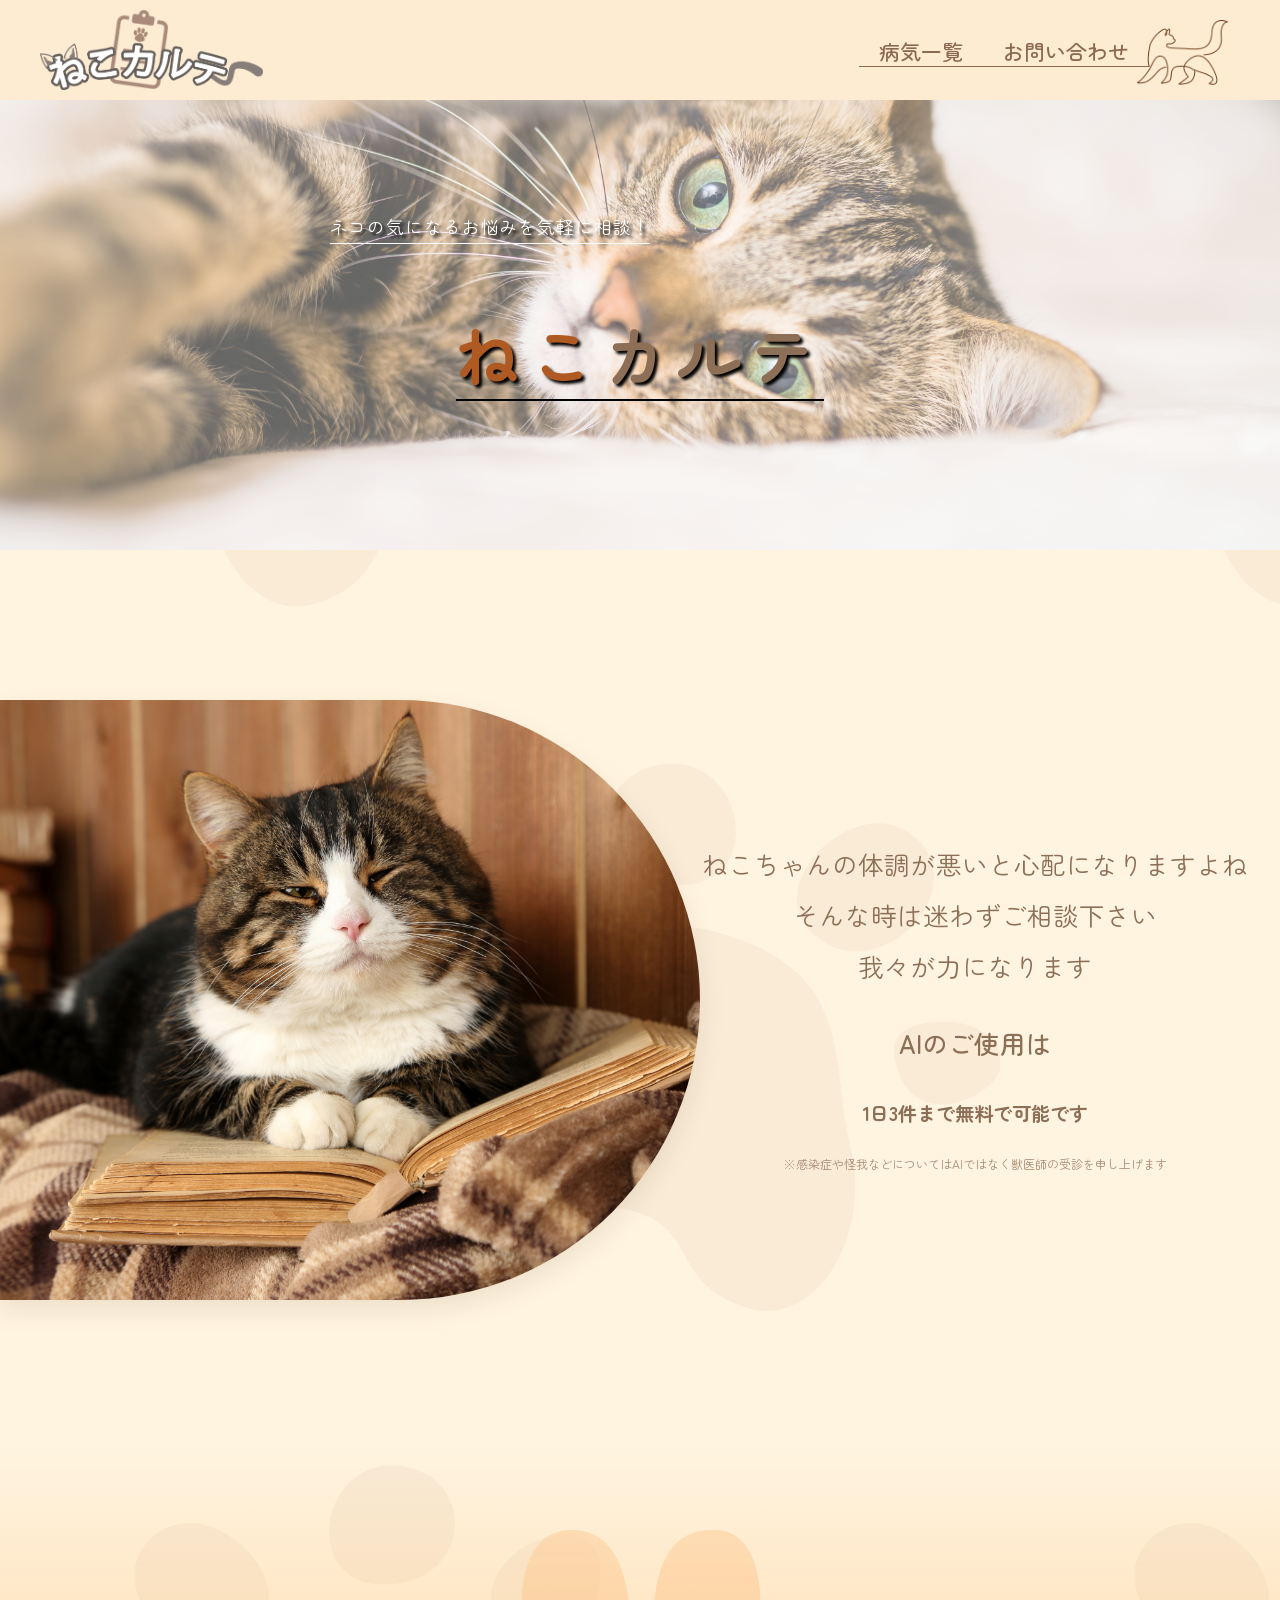
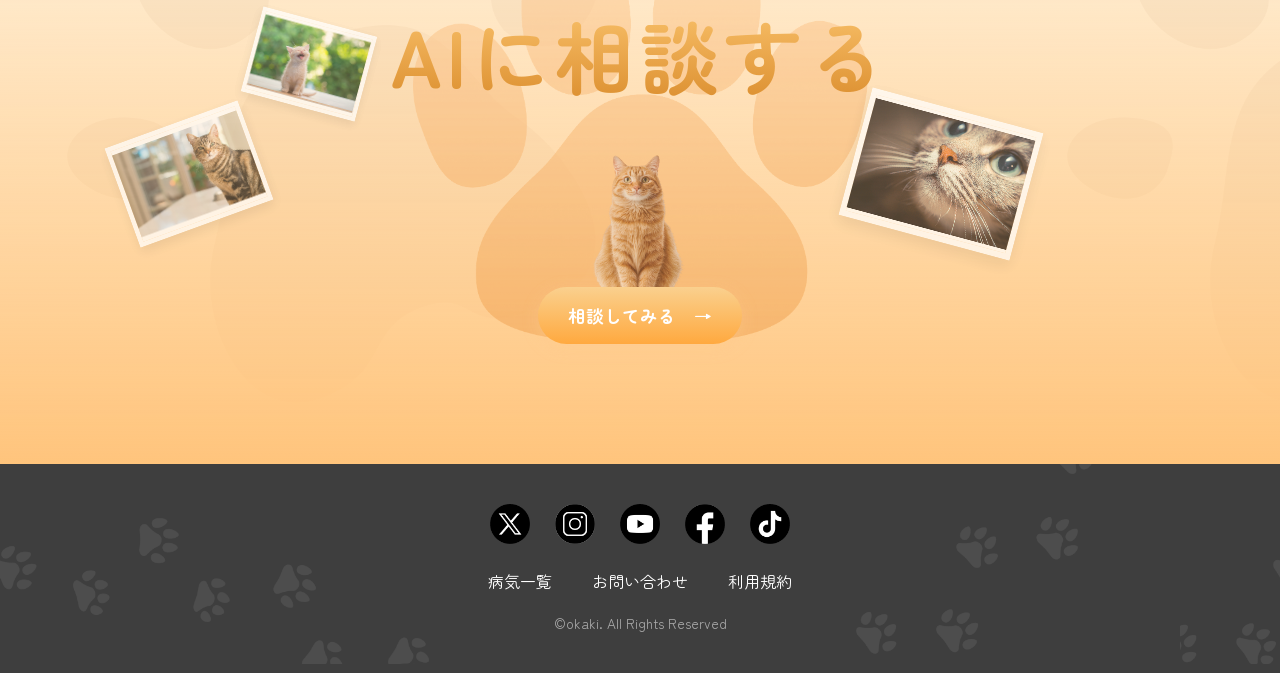
==== index.html @ e5676dbe "ありがとうございます。" ====
<!DOCTYPE html>
<html lang="ja">
<head>
    <meta charset="UTF-8">
    <title>ねこカルテ</title>
    <link rel="stylesheet" href="css/style.css">
    <link rel="stylesheet" href="css/index.css">

    <!-- フォント読み込み -->
    <link rel="preconnect" href="https://fonts.googleapis.com">
    <link rel="preconnect" href="https://fonts.gstatic.com" crossorigin>
    <link href="https://fonts.googleapis.com/css2?family=Zen+Maru+Gothic&display=swap" rel="stylesheet">
</head>
<body>
    <!-- ヘッダー -->
    <header>
        <a href="index.html" class="header-logo">
            <img src="img/shared/アイコン.png" alt="ねこカルテ">
        </a>

        <div class="header-nav-container">
            <nav>
                <ul>
                    <li><a href="disease_list.html">病気一覧</a></li>
                    <li><a href="contact.html">お問い合わせ</a></li>
                </ul>
            </nav>
            <img src="img/shared/ネコ線.png" alt="" class="nav-cat-img">
        </div>
    </header>

    <!-- メインコンテンツ -->
    <main class="main-content">
        
        <!-- ファーストビュー（大きな猫の写真とタイトル） -->
        <section class="hero-section">
            <div class="hero-inner">
                <p class="hero-subtitle">ネコの気になるお悩みを気軽に相談！</p>
                <h1 class="hero-title"><span style="color: #af5a22;;">ねこ</span>カルテ</h1>
            </div>
        </section>

        <!-- メッセージセクション（左に丸い写真、右に文章） -->
        <section class="message-section">
            <div class="message-container">
                <div class="message-img-box">
                    <img src="./img/index/section-image.jpeg" alt="本を読む猫">
                </div>
                <div class="message-text-box">
                    <p>ねこちゃんの体調が悪いと心配になりますよね<br>
                    そんな時は迷わずご相談下さい<br>
                    我々が力になります</p>
                    <p class="ai-note-title">AIのご使用は</p>
                    <p class="ai-note-main">1日3件まで無料で可能です</p>
                    <p class="ai-note-sub">※感染症や怪我などについてはAIではなく獣医師の受診を申し上げます</p>
                </div>
            </div>
        </section>

        <!-- 肉球とAIに相談するセクション -->
        <section class="consult-section">
            <div class="consult-bg-paw">
                <div class="consult-content">
                    <!-- 周りの小さな写真たち -->
                    <img src="./img/index/cat-image1.jpg" alt="" class="floating-photo photo-1">
                    <img src="./img/index/cat-image2.jpg" alt="" class="floating-photo photo-2">
                    <img src="./img/index/cat-image3.jpg" alt="" class="floating-photo photo-3">
                    
                    <h2 class="consult-heading">AIに相談する</h2>
                    
                    <!-- 中央の猫イラスト -->
                    <div class="consult-cat-center">
                        <img src="./img/index/cat_AIChat.png " alt="お座り猫">
                    </div>

                    <!-- 相談してみるボタン -->
                    <div class="consult-btn-wrapper">
                        <a href="chat.html" class="consult-btn">相談してみる　→</a>
                    </div>
                </div>
            </div>
        </section>

    </main>

    <!-- コンテンツ -->

    <!-- フッター -->
    <footer>
        <div id="social-icons">
            <a href="#"><img src="img/shared/twitter-icon.png" alt="Twitter"></a>
            <a href="#"><img src="img/shared/instagram-icon.png" alt="Instagram"></a>
            <a href="#"><img src="img/shared/youtube-icon.png" alt="YouTube"></a>
            <a href="#"><img src="img/shared/facebook-icon.png" alt="Facebook"></a>
            <a href="#"><img src="img/shared/tiktok-icon.png" alt="TikTok"></a>
        </div>
        <!-- リンクメニュー部分にクラスを付与 -->
        <div class="footer-links">
            <a href="disease_list.html">病気一覧</a>
            <a href="contact.html">お問い合わせ</a>
            <a href="#">利用規約</a>
        </div>
        <p class="copyright">&copy;okaki. All Rights Reserved</p>
    </footer>
</body>
</html>
---- css/style.css ----
/* 全画面共通css */

/* フォントスタイル */
html {
  font-family: "Zen Maru Gothic", sans-serif;
  font-weight: 400;
  font-style: normal;
}

/* 背景 */
body {
  display: flex;
  flex-direction: column;
  min-height: calc(100vh - 100px);
  margin: 0;
  background-color: #FFF4E0;
  padding-top: 100px;
  background-image: url(../img/shared/背景画像.png);
  background-size: 1000px;
}

/* ヘッダー全体 */
header {
  position: fixed;
  top: 0;
  left: 0;
  box-sizing: border-box;
  display: flex;
  justify-content: space-between;
  align-items: center;
  width: 100%;
  height: 100px;
  padding: 0 40px;
  background-color: #fdecd2;
}

/* 左側ロゴ */
.header-logo {
  display: flex;
  align-items: center;
  height: 100%;
}

.header-logo img {
  height: 80%;
  width: auto;
  object-fit: contain;
}

/* 右側ナビゲーションとイラストのコンテナ */
.header-nav-container {
  display: flex;
  align-items: flex-end;
}

/* ナビゲーションメニュー */
header nav ul {
  display: flex;
  gap: 40px;
  margin: 0 0 13px 0;
  padding: 0 20px 0px 20px;
  list-style: none;
  border-bottom: 1.5px solid #8c6a51;
}

header nav ul li a {
  text-decoration: none;
  color: #8c6a51;
  font-size: 1.3rem;
  font-weight: 500;
  white-space: nowrap;
}

/* 右端の猫イラスト */
.nav-cat-img {
  height: 65px;
  width: auto;
  margin-bottom: -5px;
  position: relative;
  left: -12.5px;
  filter: invert(55%) sepia(50%) saturate(6428%) hue-rotate(1deg) brightness(40%) contrast(80%);;
}

/* メイン */
main{
  flex: 1;
}


/* フッター */
footer {
  width: 100%;
  display: flex;
  flex-direction: column;
  align-items: center;
  justify-content: center;
  gap: 20px;
  padding: 40px 0;
  background-color: #3E3E3E;
  background-image: url(../img/shared/足跡.png);
  background-size: cover;
  background-position: -100px 200px;
}

#social-icons {
  display: flex;
  justify-content: space-between;
  width: 300px;
}

#social-icons img {
  width: 40px;
  height: 40px;
}

.footer-links {
  display: flex;
  gap: 40px;
}

.footer-links a {
  color: #ffffff;
  text-decoration: none;
  font-size: 1rem;
}

.copyright {
  color: #aaaaaa;
  font-size: 0.85rem;
  margin: 0;
}
---- css/index.css ----
/* ==========================
   トップページ（index.css）
   ========================== */

/* 1. ファーストビュー（ヒーローエリア） */
.hero-section {
    position: relative;
    width: 100%;
    height: 450px;
    background-image: url('../img/index/thumbnail.jpeg'); /* 背景の猫の写真 */
    background-size: cover;
    background-position: center;
    display: flex;
    align-items: center;
    justify-content: center;
}

/* 写真の上に半透明のグラデーションまたはモヤをかける */
.hero-section::before {
    content: '';
    position: absolute;
    top: 0; left: 0; width: 100%; height: 100%;
    background: rgba(255, 255, 255, 0.4); /* 白っぽいふんわりフィルター */
}

.hero-inner {
    position: relative;
    text-align: center;
    z-index: 1;
}

.hero-subtitle {
    font-size: 1.1rem;
    color: #fffffe;
    margin-bottom: 10px;
    letter-spacing: 0.05em;
    border-bottom: 1px solid #fefdfc;
    display: inline-block;
    padding-bottom: 4px;
    position: relative;
    left: -150px;
    text-shadow: 3px 3px 3px #000;
}

.hero-title {
    font-size: 4rem;
    color: #8C6F56;
    font-weight: 700;
    letter-spacing: 0.15em;
    text-shadow: 3px 3px 3px #000;
    border-bottom: 2px solid #000;
}


/* 2. メッセージセクション */
/* 2. メッセージセクション */
/* 2. メッセージセクション */
.message-section {
  padding: 150px 0;
  display: flex;
  justify-content: flex-start; /* ★左端から並べる */
  align-items: center;
  width: 100%;
}

/* 左側の画像ボックス（画面左端から文字の手前まで目一杯広げる） */
.message-img-box {
  /* ★画面左端から中央付近（50vw）までの幅を確保 */
  width: calc(50vw + 60px); 
  height: 600px;
  /* ★右側だけをやわらかく丸める（左端は画面に隠れるので0%でOK） */
  border-radius: 0 300px 300px 0;
  overflow: hidden;
  box-shadow: 0 10px 25px rgba(140, 111, 86, 0.15);
  flex-shrink: 0;
}

.message-img-box img {
  width: 100%;
  height: 100%;
  object-fit: cover;
}

/* 右側の文章ボックス（画像に被らないよう、適切な位置に配置） */
.message-text-box {
  color: #8C6F56;
  font-size: 1.6rem;
  line-height: 2;
  /* ★中央のコンテンツ幅（900px）の右半分に位置を固定する */
  /* margin-left: 60px;  */
  margin-right: 30px;
 
  width: 100%;
  text-align: center;
}

/* 元あった message-container は使用しないため、一応リセットか削除してください */
.message-container {
  display: contents; /* コンテナのグリッドを無効化し、子要素を直接制御 */
}


.ai-note-title {
    margin-top: 20px;
    font-weight: 500;
}

.ai-note-main {
    font-size: 1.2rem;
    font-weight: 700;
}

.ai-note-sub {
    font-size: 0.75rem;
    color: #a88d75;
    margin-top: 5px;
}


/* 3. 肉球とAIに相談するセクション */
.consult-section {
    position: relative;
    padding: 80px 20px 120px 20px;
    text-align: center;
    background: linear-gradient(#ff9a4100,#ffc47c);
}

.consult-heading {
    font-size: 5rem;
    color: #8C6F56;
    font-weight: 600;
    margin-bottom: 30px;
    letter-spacing: 0.05em;
    background:linear-gradient(#fcc670,#d98a2a);
    background-clip: text;
    -webkit-text-fill-color: transparent;
}

/* 中央の猫 */
.consult-cat-center {
    position: relative;
    width: auto;
    margin: 0 200px;
    z-index: -1;
}

.consult-cat-center img {
    width: 100%;
    height: auto;
    opacity: 0.7;
}

/* 相談してみるボタン（カプセル型） */
.consult-btn-wrapper {
    margin-top: -30px;
    z-index: 2;
    
}

.consult-btn {
    display: inline-block;
    padding: 16px 30px;
   background:linear-gradient(#fad08e,#ffa93f);
    color: #fffefe;
    font-weight: 700;
    font-size: 1.1rem;
    text-decoration: none;
    border-radius: 9999px;
    box-shadow: 0 4px 15px rgba(255, 201, 139, 0.4);
    transition: transform 0.2s, background-color 0.2s;
}

.consult-btn:hover {
    background-color: #ffbe76;
    transform: translateY(-2px);
}

/* スマホ対応（レスポンシブ） */
@media (max-width: 768px) {
    .message-container {
        flex-direction: column;
        text-align: center;
    }
    .message-img-box {
        width: 250px;
        height: 250px;
    }
    .hero-title {
        font-size: 3rem;
    }
    .floating-photo {
        display: none; /* スマホでは浮き写真を非表示にするなど調整 */
    }
}/* index(S01)専用css */

/* 背景の大きな肉球 */
.consult-bg-paw {
    max-width: 700px;
    margin: 0 auto;
    position: relative;
    /* ★ここに肉球の画像（例: paw-bg.png など）を指定します */
    background: url('../img/index/cat-paw.png') no-repeat center;
    background-size: contain;
    min-height: 400px; /* 肉球の形がしっかり見えるように高さを確保 */
    display: flex;
    justify-content: center;
    align-items: center;
}

.consult-content {
    position: relative;
    width: 100%;
    z-index: 1;
}



/* 周りのアルバム風写真（斜めに配置） */
.floating-photo {
    position: absolute;
    width: 110px;
    height: 80px;
    object-fit: cover;
    border: 4px solid #fff;
    box-shadow: 0 4px 10px rgba(0,0,0,0.1);
    background: #fff;
    /* z-index: 2;  */
    opacity: 0.7;
}

.photo-1 {
    top:  90px;
    left: -40px;
    transform: rotate(15deg);
}

.photo-2 {
    top: 200px;
    left:-160px;
    transform: rotate(-20deg) scale(1.2);
}

.photo-3 {
    top: 200px;
    right:-10px;
    transform: rotate(15deg) scale(1.5);
}
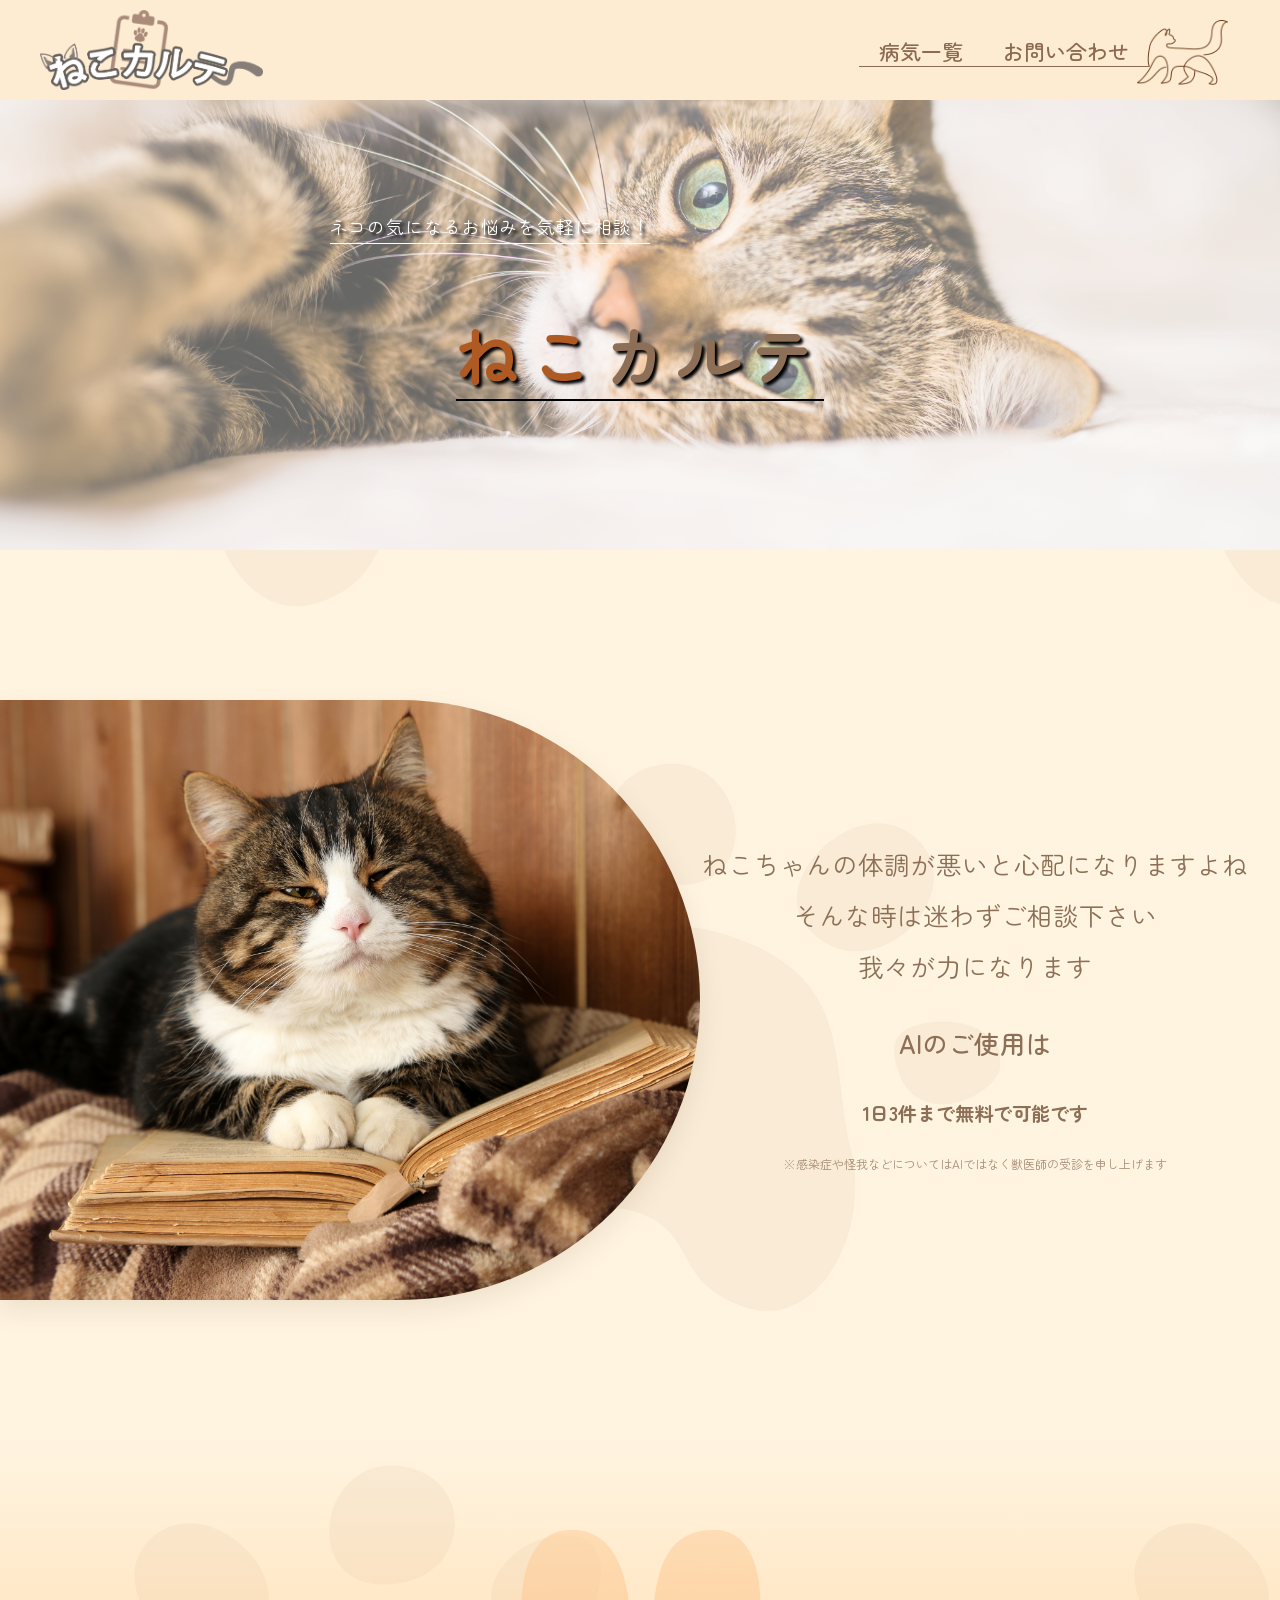
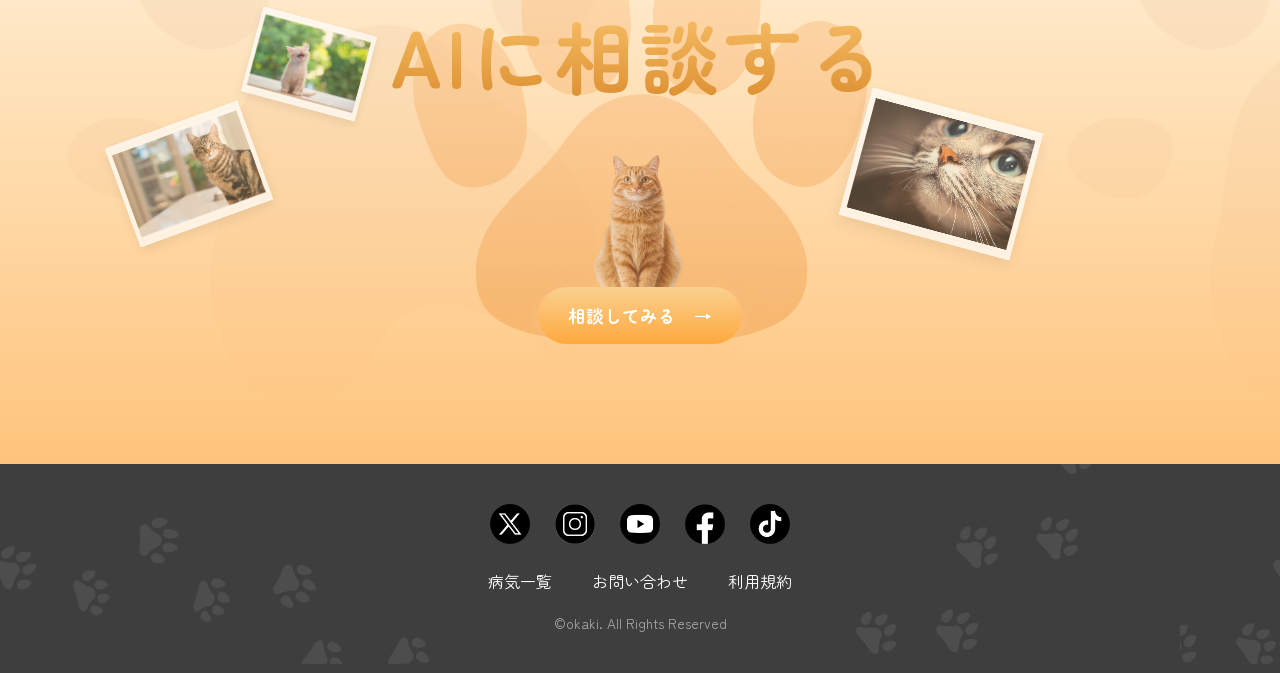
==== commit 6b511a62: "色んななのついかしたでえ" ====
--- a/index.html
+++ b/index.html
@@ -5,11 +5,14 @@
     <title>ねこカルテ</title>
     <link rel="stylesheet" href="css/style.css">
     <link rel="stylesheet" href="css/index.css">
+    <link rel="icon" href="img/shared/favicon.png">
+
+    <meta name="viewport" content="width=device-width, initial-scale=1.0">
 
     <!-- フォント読み込み -->
     <link rel="preconnect" href="https://fonts.googleapis.com">
     <link rel="preconnect" href="https://fonts.gstatic.com" crossorigin>
-    <link href="https://fonts.googleapis.com/css2?family=Zen+Maru+Gothic&display=swap" rel="stylesheet">
+    <link rel="stylesheet" href="https://fonts.googleapis.com/css2?family=Zen+Maru+Gothic&display=swap">
 </head>
 <body>
     <!-- ヘッダー -->
@@ -70,7 +73,7 @@
                     
                     <!-- 中央の猫イラスト -->
                     <div class="consult-cat-center">
-                        <img src="./img/index/cat_AIChat.png " alt="お座り猫">
+                        <img src="./img/index/cat_AIChat.png" alt="お座り猫">
                     </div>
 
                     <!-- 相談してみるボタン -->
@@ -98,7 +101,7 @@
         <div class="footer-links">
             <a href="disease_list.html">病気一覧</a>
             <a href="contact.html">お問い合わせ</a>
-            <a href="#">利用規約</a>
+            <a href="riyoukiyaku.html">利用規約</a>
         </div>
         <p class="copyright">&copy;okaki. All Rights Reserved</p>
     </footer>
--- a/css/style.css
+++ b/css/style.css
@@ -32,6 +32,7 @@
   height: 100px;
   padding: 0 40px;
   background-color: #fdecd2;
+  z-index: 100;
 }
 
 /* 左側ロゴ */
@@ -128,4 +129,5 @@
   color: #aaaaaa;
   font-size: 0.85rem;
   margin: 0;
-}+}
+
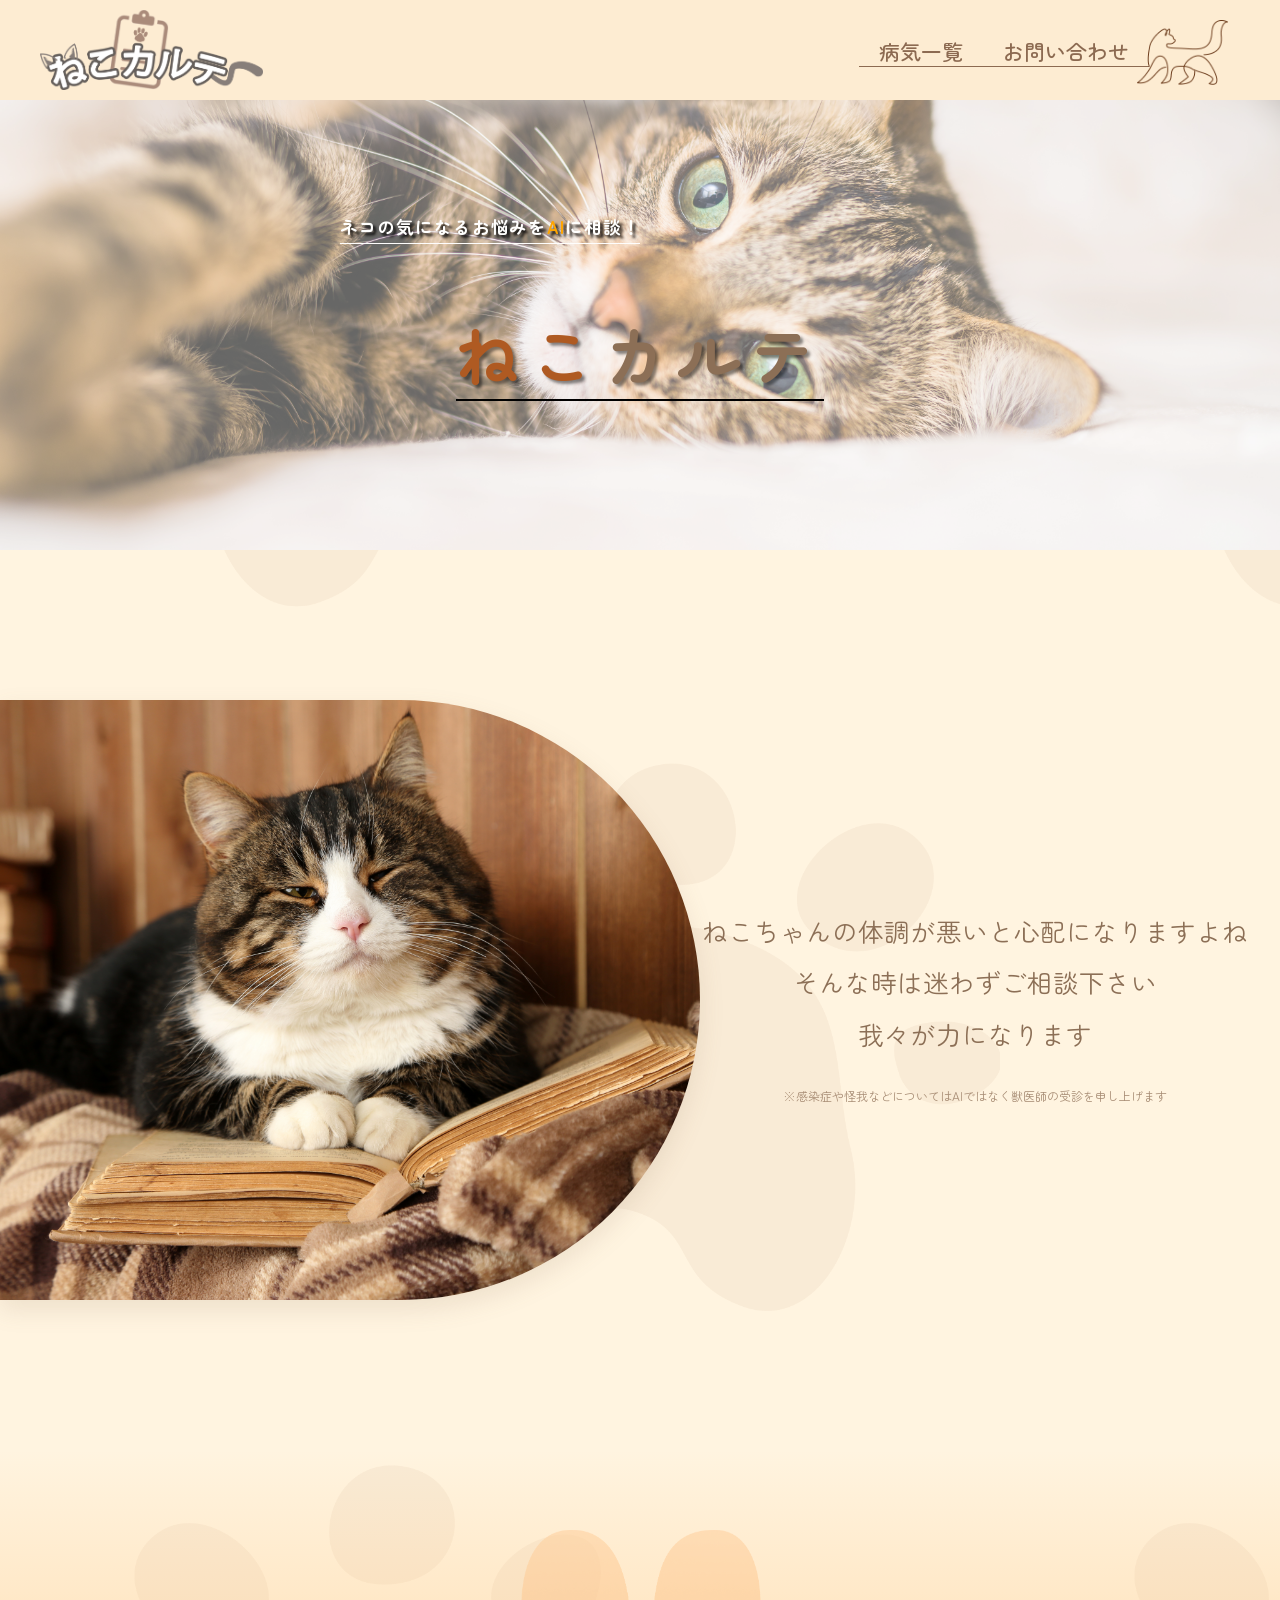
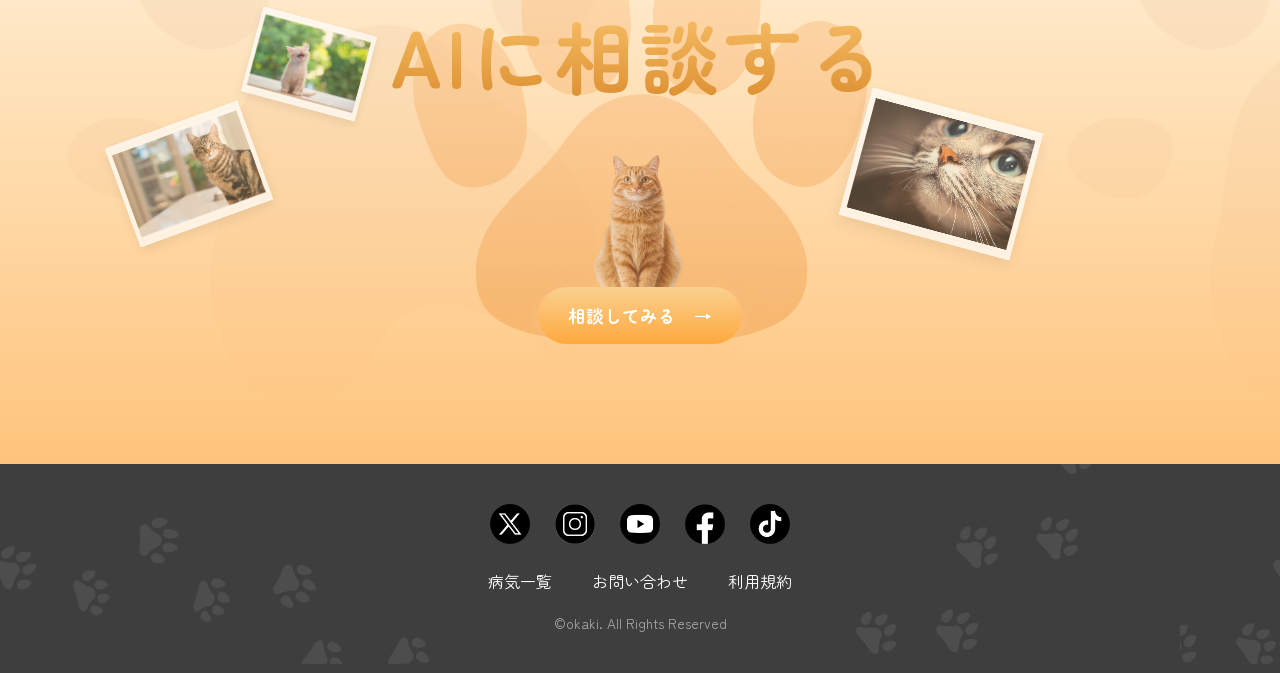
==== commit c787d5d1: "レイアウトを更新" ====
--- a/index.html
+++ b/index.html
@@ -38,7 +38,7 @@
         <!-- ファーストビュー（大きな猫の写真とタイトル） -->
         <section class="hero-section">
             <div class="hero-inner">
-                <p class="hero-subtitle">ネコの気になるお悩みを気軽に相談！</p>
+                <p class="hero-subtitle">ネコの気になるお悩みを<span style="color: orange;">AI</span>に相談！</p>
                 <h1 class="hero-title"><span style="color: #af5a22;;">ねこ</span>カルテ</h1>
             </div>
         </section>
@@ -53,8 +53,6 @@
                     <p>ねこちゃんの体調が悪いと心配になりますよね<br>
                     そんな時は迷わずご相談下さい<br>
                     我々が力になります</p>
-                    <p class="ai-note-title">AIのご使用は</p>
-                    <p class="ai-note-main">1日3件まで無料で可能です</p>
                     <p class="ai-note-sub">※感染症や怪我などについてはAIではなく獣医師の受診を申し上げます</p>
                 </div>
             </div>
--- a/css/style.css
+++ b/css/style.css
@@ -131,3 +131,19 @@
   margin: 0;
 }
 
+@media screen and (max-width: 768px) {
+  header{
+    flex-direction: column;
+  }
+  .header-logo{
+    height: 50%;
+  }
+  header nav ul li a{
+    font-size: 0.8rem;
+  }
+  .nav-cat-img{
+    height: 40px;
+    left: -7.5px;
+    margin-bottom: 2px;
+  }
+}
--- a/css/index.css
+++ b/css/index.css
@@ -34,6 +34,7 @@
     color: #fffffe;
     margin-bottom: 10px;
     letter-spacing: 0.05em;
+    font-weight: bold;
     border-bottom: 1px solid #fefdfc;
     display: inline-block;
     padding-bottom: 4px;
@@ -47,28 +48,23 @@
     color: #8C6F56;
     font-weight: 700;
     letter-spacing: 0.15em;
-    text-shadow: 3px 3px 3px #000;
+    text-shadow: 3px 3px 3px #00000077;
     border-bottom: 2px solid #000;
 }
 
 
-/* 2. メッセージセクション */
-/* 2. メッセージセクション */
 /* 2. メッセージセクション */
 .message-section {
   padding: 150px 0;
   display: flex;
-  justify-content: flex-start; /* ★左端から並べる */
+  justify-content: flex-start;
   align-items: center;
   width: 100%;
 }
 
-/* 左側の画像ボックス（画面左端から文字の手前まで目一杯広げる） */
 .message-img-box {
-  /* ★画面左端から中央付近（50vw）までの幅を確保 */
   width: calc(50vw + 60px); 
   height: 600px;
-  /* ★右側だけをやわらかく丸める（左端は画面に隠れるので0%でOK） */
   border-radius: 0 300px 300px 0;
   overflow: hidden;
   box-shadow: 0 10px 25px rgba(140, 111, 86, 0.15);
@@ -81,33 +77,18 @@
   object-fit: cover;
 }
 
-/* 右側の文章ボックス（画像に被らないよう、適切な位置に配置） */
 .message-text-box {
   color: #8C6F56;
   font-size: 1.6rem;
   line-height: 2;
-  /* ★中央のコンテンツ幅（900px）の右半分に位置を固定する */
-  /* margin-left: 60px;  */
   margin-right: 30px;
  
   width: 100%;
   text-align: center;
 }
 
-/* 元あった message-container は使用しないため、一応リセットか削除してください */
 .message-container {
-  display: contents; /* コンテナのグリッドを無効化し、子要素を直接制御 */
-}
-
-
-.ai-note-title {
-    margin-top: 20px;
-    font-weight: 500;
-}
-
-.ai-note-main {
-    font-size: 1.2rem;
-    font-weight: 700;
+  display: contents;
 }
 
 .ai-note-sub {
@@ -117,7 +98,6 @@
 }
 
 
-/* 3. 肉球とAIに相談するセクション */
 .consult-section {
     position: relative;
     padding: 80px 20px 120px 20px;
@@ -136,7 +116,6 @@
     -webkit-text-fill-color: transparent;
 }
 
-/* 中央の猫 */
 .consult-cat-center {
     position: relative;
     width: auto;
@@ -150,7 +129,6 @@
     opacity: 0.7;
 }
 
-/* 相談してみるボタン（カプセル型） */
 .consult-btn-wrapper {
     margin-top: -30px;
     z-index: 2;
@@ -160,48 +138,28 @@
 .consult-btn {
     display: inline-block;
     padding: 16px 30px;
-   background:linear-gradient(#fad08e,#ffa93f);
+    background:linear-gradient(#fad08e,#ffa93f);
     color: #fffefe;
     font-weight: 700;
     font-size: 1.1rem;
     text-decoration: none;
     border-radius: 9999px;
     box-shadow: 0 4px 15px rgba(255, 201, 139, 0.4);
-    transition: transform 0.2s, background-color 0.2s;
+    transition: filter 0.2s, transform 0.2s;
 }
 
 .consult-btn:hover {
-    background-color: #ffbe76;
-    transform: translateY(-2px);
-}
-
-/* スマホ対応（レスポンシブ） */
-@media (max-width: 768px) {
-    .message-container {
-        flex-direction: column;
-        text-align: center;
-    }
-    .message-img-box {
-        width: 250px;
-        height: 250px;
-    }
-    .hero-title {
-        font-size: 3rem;
-    }
-    .floating-photo {
-        display: none; /* スマホでは浮き写真を非表示にするなど調整 */
-    }
-}/* index(S01)専用css */
-
-/* 背景の大きな肉球 */
+    filter: saturate(2);
+    transform: scale(1.05);
+}
+
 .consult-bg-paw {
     max-width: 700px;
     margin: 0 auto;
     position: relative;
-    /* ★ここに肉球の画像（例: paw-bg.png など）を指定します */
     background: url('../img/index/cat-paw.png') no-repeat center;
     background-size: contain;
-    min-height: 400px; /* 肉球の形がしっかり見えるように高さを確保 */
+    min-height: 400px;
     display: flex;
     justify-content: center;
     align-items: center;
@@ -215,7 +173,6 @@
 
 
 
-/* 周りのアルバム風写真（斜めに配置） */
 .floating-photo {
     position: absolute;
     width: 110px;
@@ -224,7 +181,6 @@
     border: 4px solid #fff;
     box-shadow: 0 4px 10px rgba(0,0,0,0.1);
     background: #fff;
-    /* z-index: 2;  */
     opacity: 0.7;
 }
 
@@ -244,4 +200,250 @@
     top: 200px;
     right:-10px;
     transform: rotate(15deg) scale(1.5);
+}
+
+
+/* =========================================
+   INDEX：スマホ専用CSS 統合版
+   PC版のレイアウトには影響させない
+========================================= */
+
+@media screen and (max-width: 768px) {
+
+    /* 基本設定 */
+    html,
+    body {
+        width: 100%;
+        max-width: 100%;
+        overflow-x: hidden;
+    }
+
+    *,
+    *::before,
+    *::after {
+        box-sizing: border-box;
+    }
+
+    .main-content {
+        width: 100%;
+        max-width: 100%;
+        overflow: hidden;
+    }
+
+
+    /* =====================================
+       1. ファーストビュー
+    ===================================== */
+
+    .hero-section {
+        height: 330px;
+        padding: 20px 15px;
+    }
+
+    /* .hero-inner {
+        width: 100%;
+        max-width: 100%;
+        padding: 0 10px;
+    } */
+
+    .hero-subtitle {
+        position: static;
+        left: auto;
+
+        /* display: inline-block;
+        max-width: 100%; */
+
+        font-size: 12px;
+        /* line-height: 1.8;
+        margin-bottom: 15px;
+        padding-bottom: 5px; */
+    }
+
+    .hero-title {
+        /* display: inline-block;
+        max-width: 100%; */
+
+        font-size: clamp(35px, 10vw, 48px);
+        /* line-height: 1.4;
+        letter-spacing: .08em; */
+    }
+
+
+    /* =====================================
+       2. メッセージセクション
+    ===================================== */
+
+    .message-section {
+        display: block;
+        width: 100%;
+        padding: 65px 20px !important;
+    }
+
+    .message-container {
+        display: flex !important;
+        flex-direction: column;
+        align-items: center;
+        gap: 30px;
+
+        width: 100%;
+        max-width: 500px;
+        margin: 0 auto;
+    }
+
+    .message-img-box {
+        width: min(75vw, 280px) !important;
+        height: min(75vw, 280px) !important;
+
+        margin: 0 auto;
+        border-radius: 50%;
+        overflow: hidden;
+        flex-shrink: 0;
+    }
+
+    .message-img-box img {
+        display: block;
+        width: 100%;
+        height: 100%;
+        object-fit: cover;
+    }
+
+    .message-text-box {
+        width: 100%;
+        max-width: 500px;
+
+        margin: 0 !important;
+        padding: 0 5px;
+
+        text-align: center;
+        font-size: 14px;
+        line-height: 2.2;
+        color: #8C6F56;
+    }
+
+    .message-text-box p {
+        max-width: 100%;
+        overflow-wrap: anywhere;
+    }
+
+    .ai-note-sub {
+        font-size: 10px;
+        line-height: 1.8;
+        margin-top: 8px;
+    }
+
+
+    /* =====================================
+       3. AI相談セクション
+    ===================================== */
+
+    .consult-section {
+        width: 100%;
+        padding: 55px 15px 75px;
+        text-align: center;
+        overflow: hidden;
+    }
+
+    .consult-bg-paw {
+        width: 100%;
+        max-width: 500px;
+        min-height: 350px;
+
+        margin: 0 auto;
+        background-position: center;
+        background-size: contain;
+
+        display: flex;
+        justify-content: center;
+        align-items: center;
+    }
+
+    .consult-content {
+        position: relative;
+        width: 100%;
+        min-height: 330px;
+
+        display: flex;
+        flex-direction: column;
+        align-items: center;
+        justify-content: center;
+    }
+
+    .consult-heading {
+        font-size: clamp(30px, 8vw, 42px);
+        line-height: 1.5;
+        margin-bottom: 10px;
+        letter-spacing: .04em;
+    }
+
+    /* 中央の猫 */
+    .consult-cat-center {
+        position: relative;
+        z-index: 1;
+
+        width: 100%;
+        max-width: 220px;
+        margin: 0 auto !important;
+        text-align: center;
+    }
+
+    .consult-cat-center img {
+        display: block;
+        width: 100%;
+        max-width: 220px;
+        height: auto;
+        margin: 0 auto;
+        opacity: .85;
+    }
+
+    /* 相談ボタン */
+    .consult-btn-wrapper {
+        position: relative;
+        z-index: 3;
+
+        width: 100%;
+        margin-top: -12px;
+        text-align: center;
+    }
+
+    .consult-btn {
+        display: inline-block;
+        padding: 14px 30px;
+        font-size: 14px;
+        white-space: nowrap;
+    }
+
+    /* 周りの猫写真 */
+    .floating-photo {
+        display: block !important;
+        position: absolute;
+        z-index: 2;
+
+        width: 75px;
+        height: 65px;
+        object-fit: cover;
+
+        border: 3px solid #fff;
+        opacity: .85;
+    }
+
+    .photo-1 {
+        top: 18%;
+        left: 2%;
+        right: auto;
+        transform: rotate(-12deg);
+    }
+
+    .photo-2 {
+        top: 18%;
+        right: 2%;
+        left: auto;
+        transform: rotate(12deg);
+    }
+
+    .photo-3 {
+        bottom: 20%;
+        right: 4%;
+        left: auto;
+        transform: rotate(-10deg) scale(1.04em);
+    }
 }
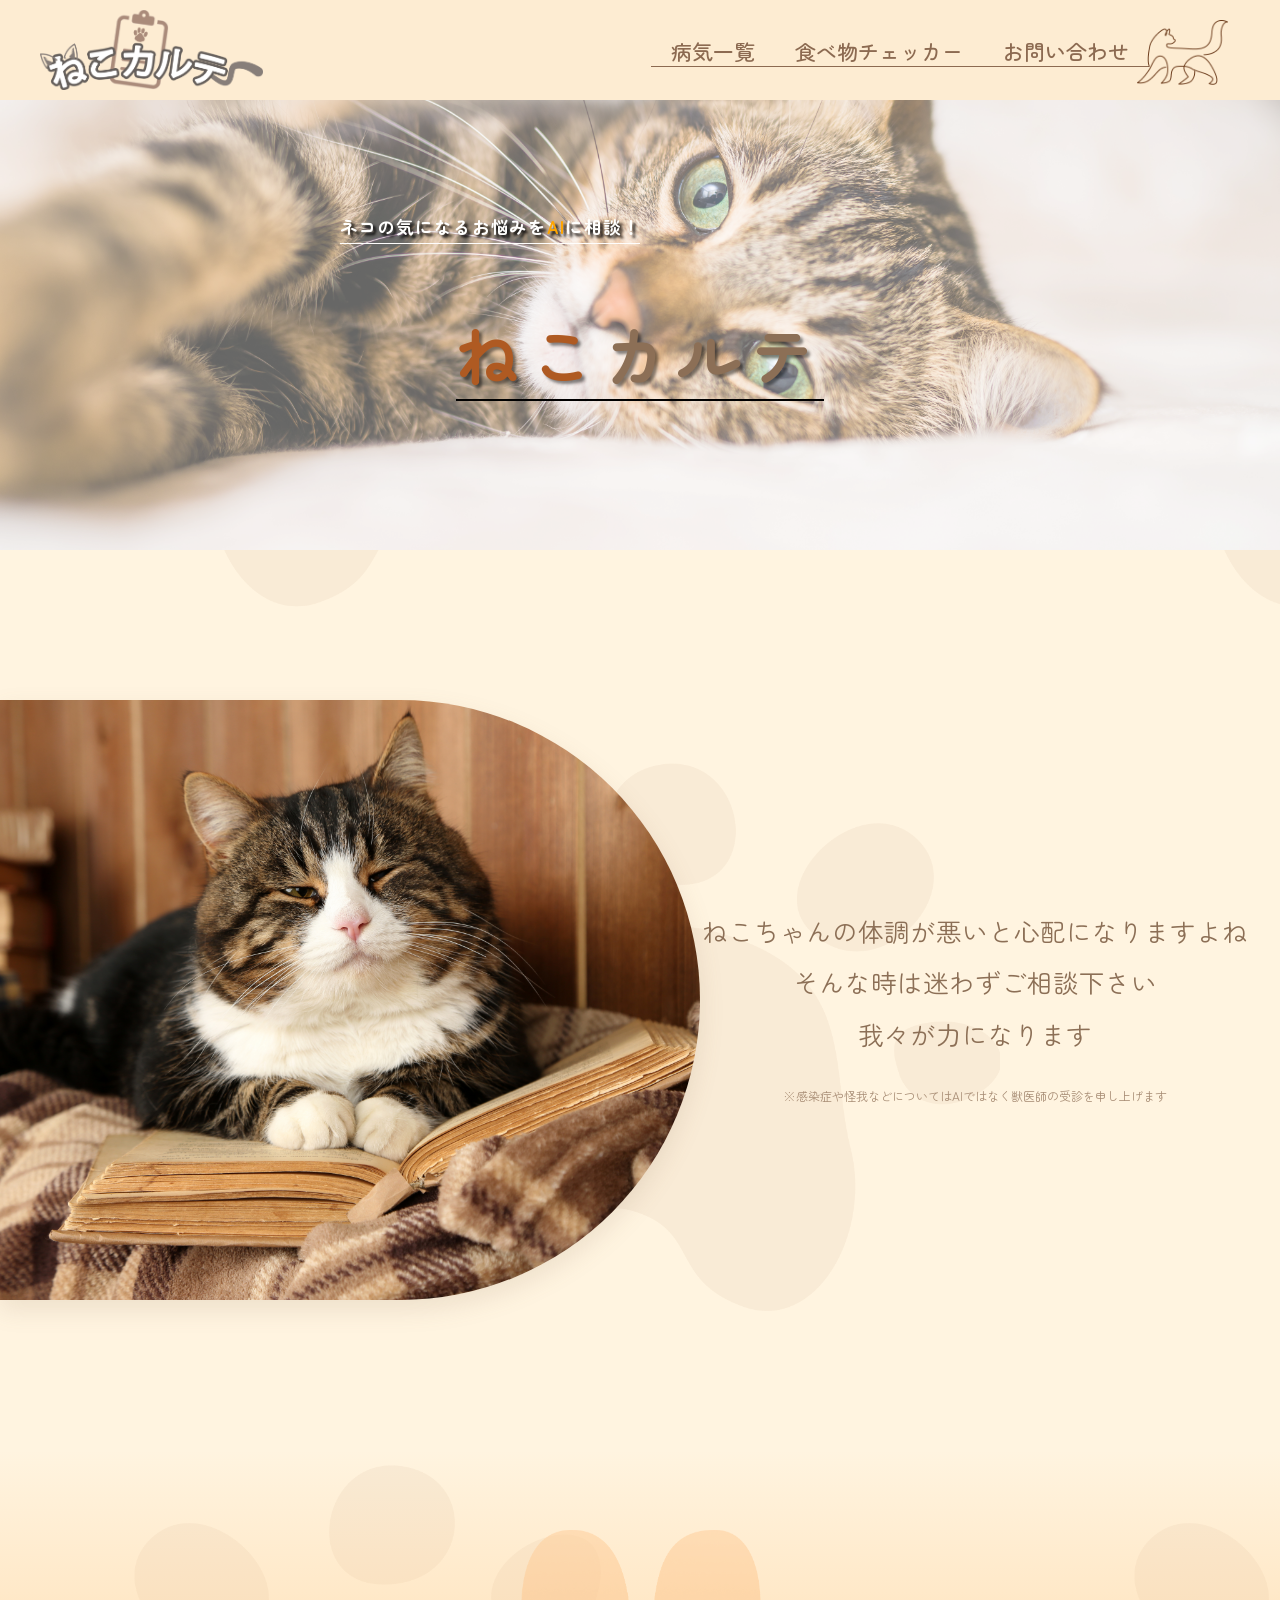
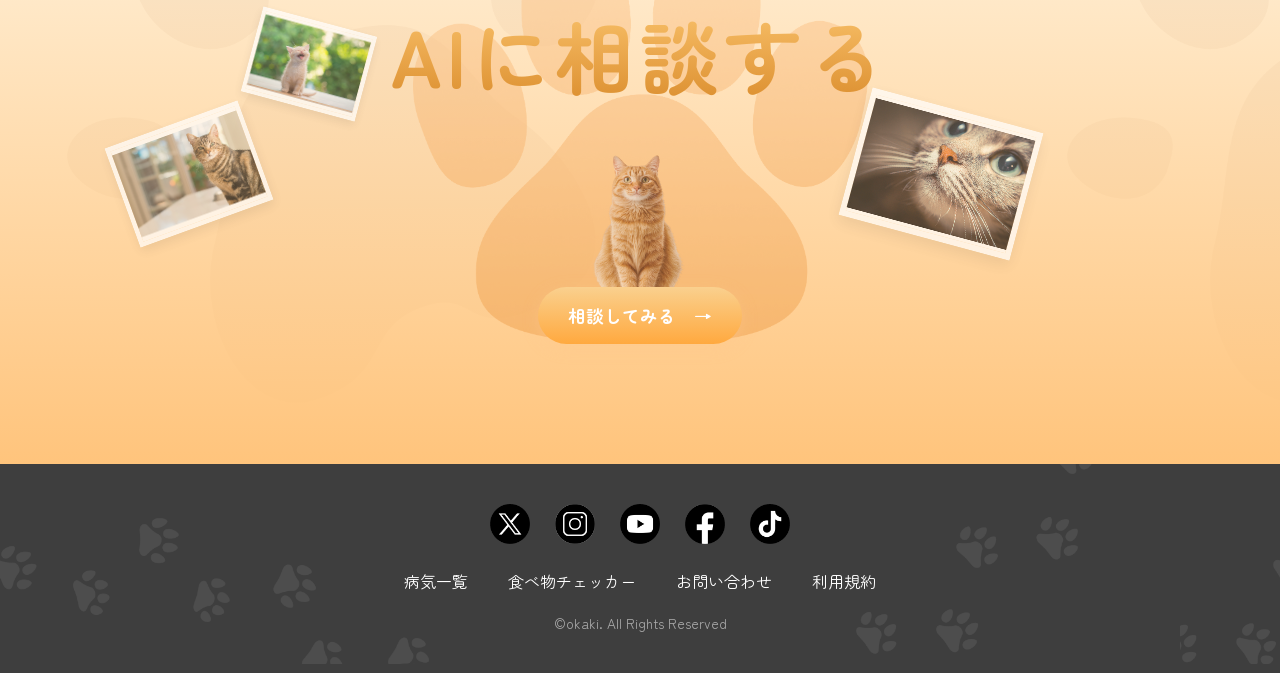
==== commit e033831c: "ヘッダーフッターに食べ物チェッカーを追加" ====
--- a/index.html
+++ b/index.html
@@ -25,6 +25,7 @@
             <nav>
                 <ul>
                     <li><a href="disease_list.html">病気一覧</a></li>
+                    <li><a href="food_checker.html">食べ物チェッカー</a></li>
                     <li><a href="contact.html">お問い合わせ</a></li>
                 </ul>
             </nav>
@@ -98,6 +99,7 @@
         <!-- リンクメニュー部分にクラスを付与 -->
         <div class="footer-links">
             <a href="disease_list.html">病気一覧</a>
+            <a href="food_checker.html">食べ物チェッカー</a>
             <a href="contact.html">お問い合わせ</a>
             <a href="riyoukiyaku.html">利用規約</a>
         </div>
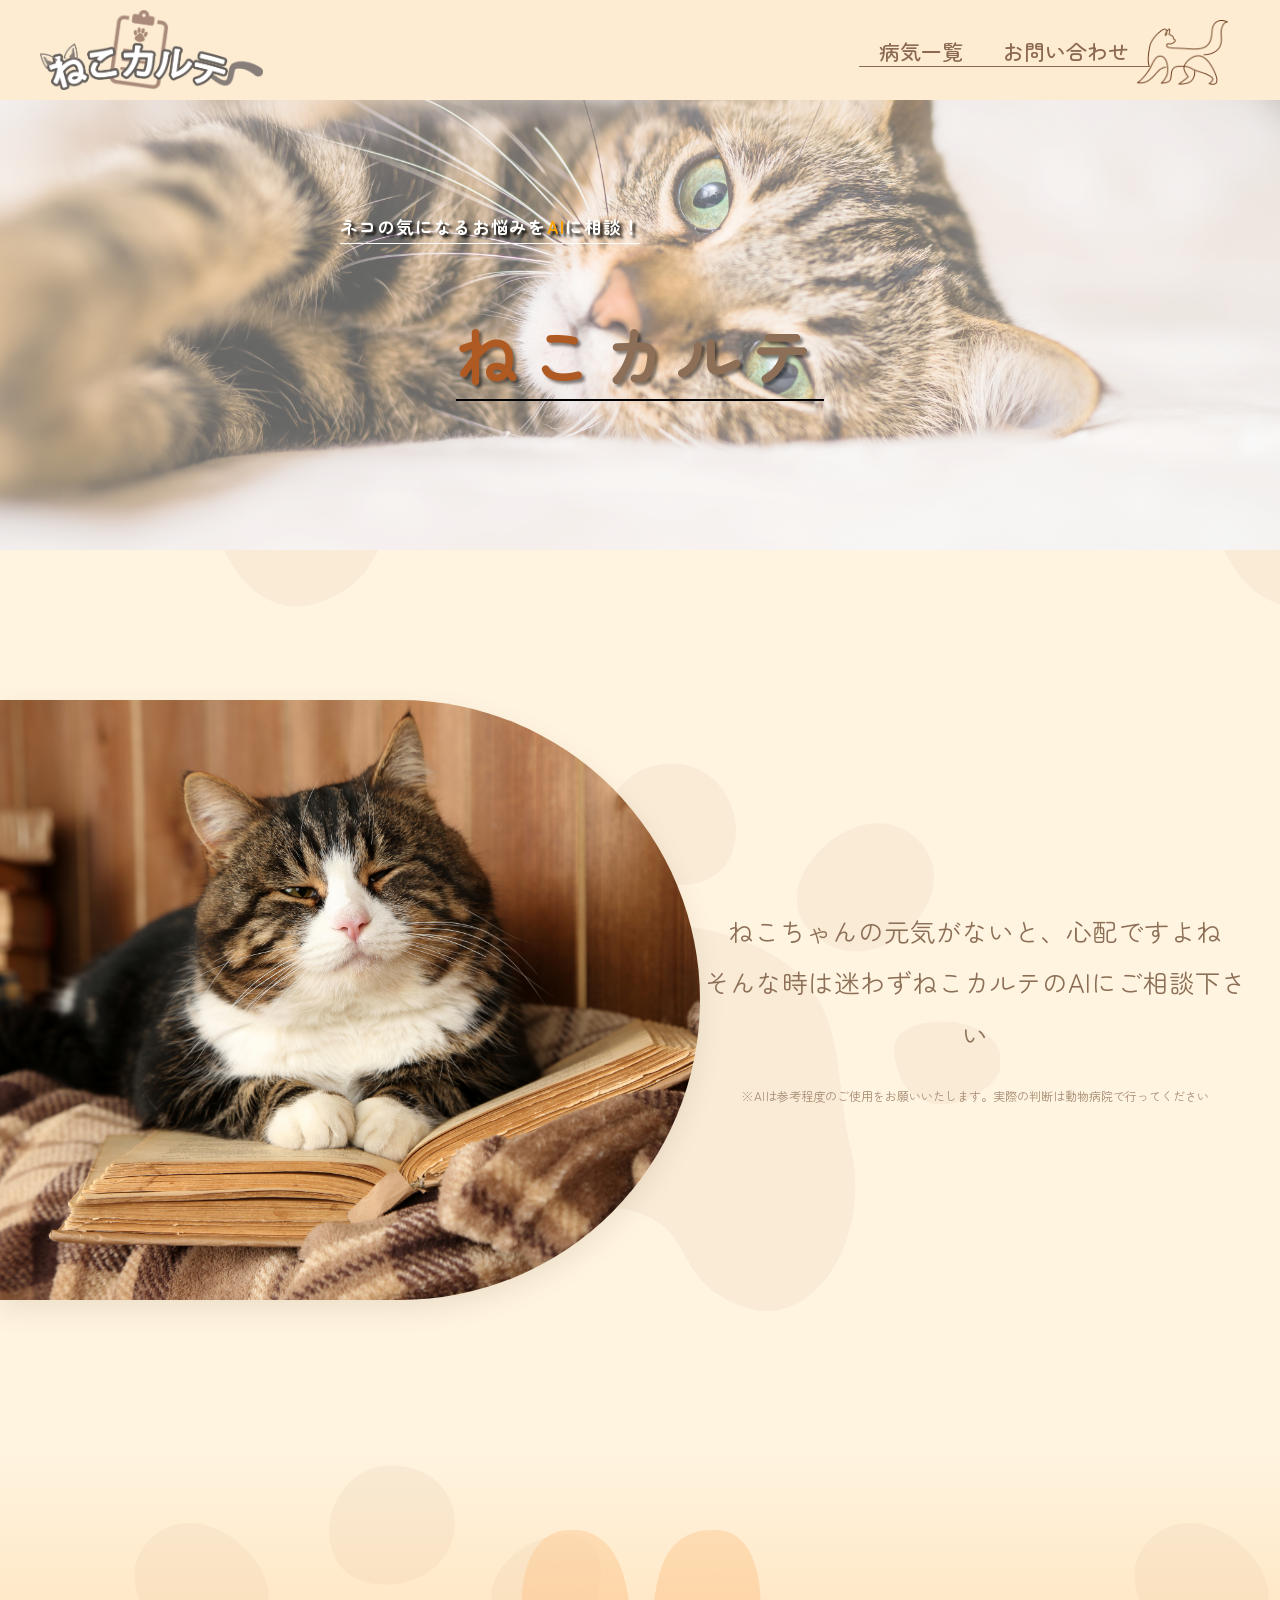
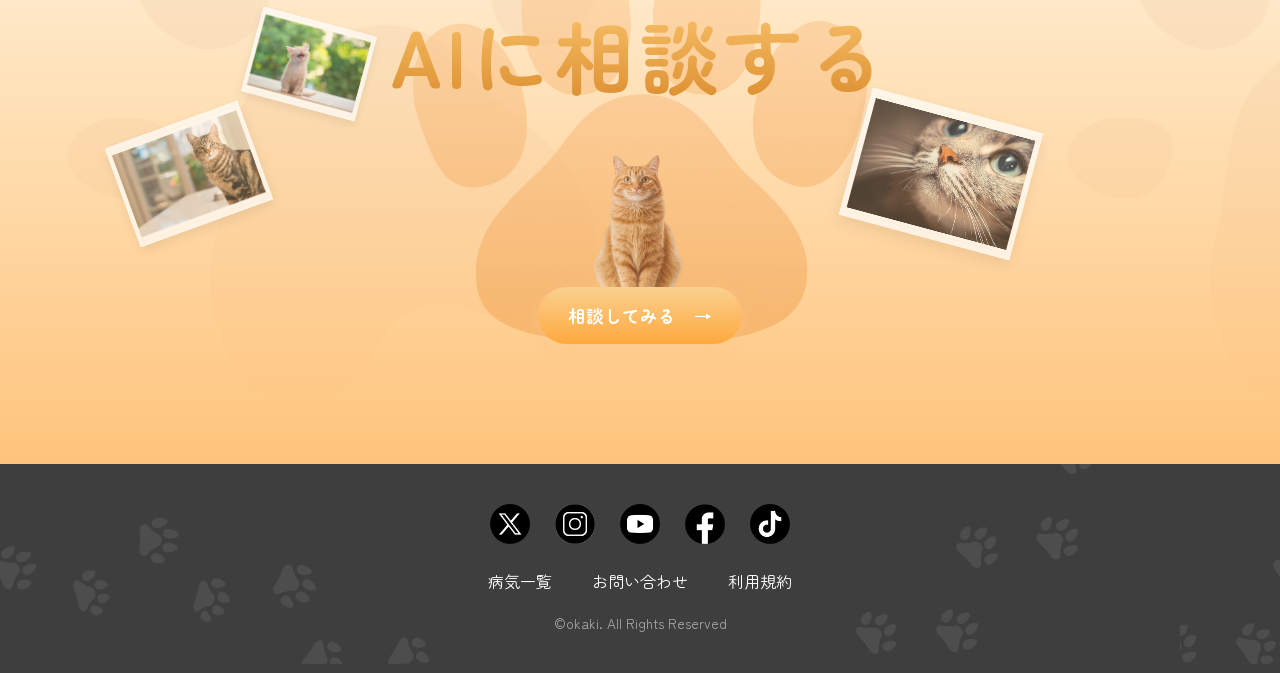
==== commit fafc4c9a: "レイアウト変更" ====
--- a/index.html
+++ b/index.html
@@ -25,7 +25,6 @@
             <nav>
                 <ul>
                     <li><a href="disease_list.html">病気一覧</a></li>
-                    <li><a href="food_checker.html">食べ物チェッカー</a></li>
                     <li><a href="contact.html">お問い合わせ</a></li>
                 </ul>
             </nav>
@@ -51,10 +50,9 @@
                     <img src="./img/index/section-image.jpeg" alt="本を読む猫">
                 </div>
                 <div class="message-text-box">
-                    <p>ねこちゃんの体調が悪いと心配になりますよね<br>
-                    そんな時は迷わずご相談下さい<br>
-                    我々が力になります</p>
-                    <p class="ai-note-sub">※感染症や怪我などについてはAIではなく獣医師の受診を申し上げます</p>
+                    <p>ねこちゃんの元気がないと、心配ですよね<br>
+                    そんな時は迷わずねこカルテのAIにご相談下さい</p>
+                    <p class="ai-note-sub">※AIは参考程度のご使用をお願いいたします。実際の判断は動物病院で行ってください</p>
                 </div>
             </div>
         </section>
@@ -99,7 +97,6 @@
         <!-- リンクメニュー部分にクラスを付与 -->
         <div class="footer-links">
             <a href="disease_list.html">病気一覧</a>
-            <a href="food_checker.html">食べ物チェッカー</a>
             <a href="contact.html">お問い合わせ</a>
             <a href="riyoukiyaku.html">利用規約</a>
         </div>
--- a/css/index.css
+++ b/css/index.css
@@ -257,15 +257,15 @@
         /* line-height: 1.8;
         margin-bottom: 15px;
         padding-bottom: 5px; */
+        
+        text-shadow: 3px 3px 10px #000;
     }
 
     .hero-title {
-        /* display: inline-block;
-        max-width: 100%; */
 
         font-size: clamp(35px, 10vw, 48px);
-        /* line-height: 1.4;
-        letter-spacing: .08em; */
+        
+        text-shadow: 3px 3px 10px #000;
     }
 
 
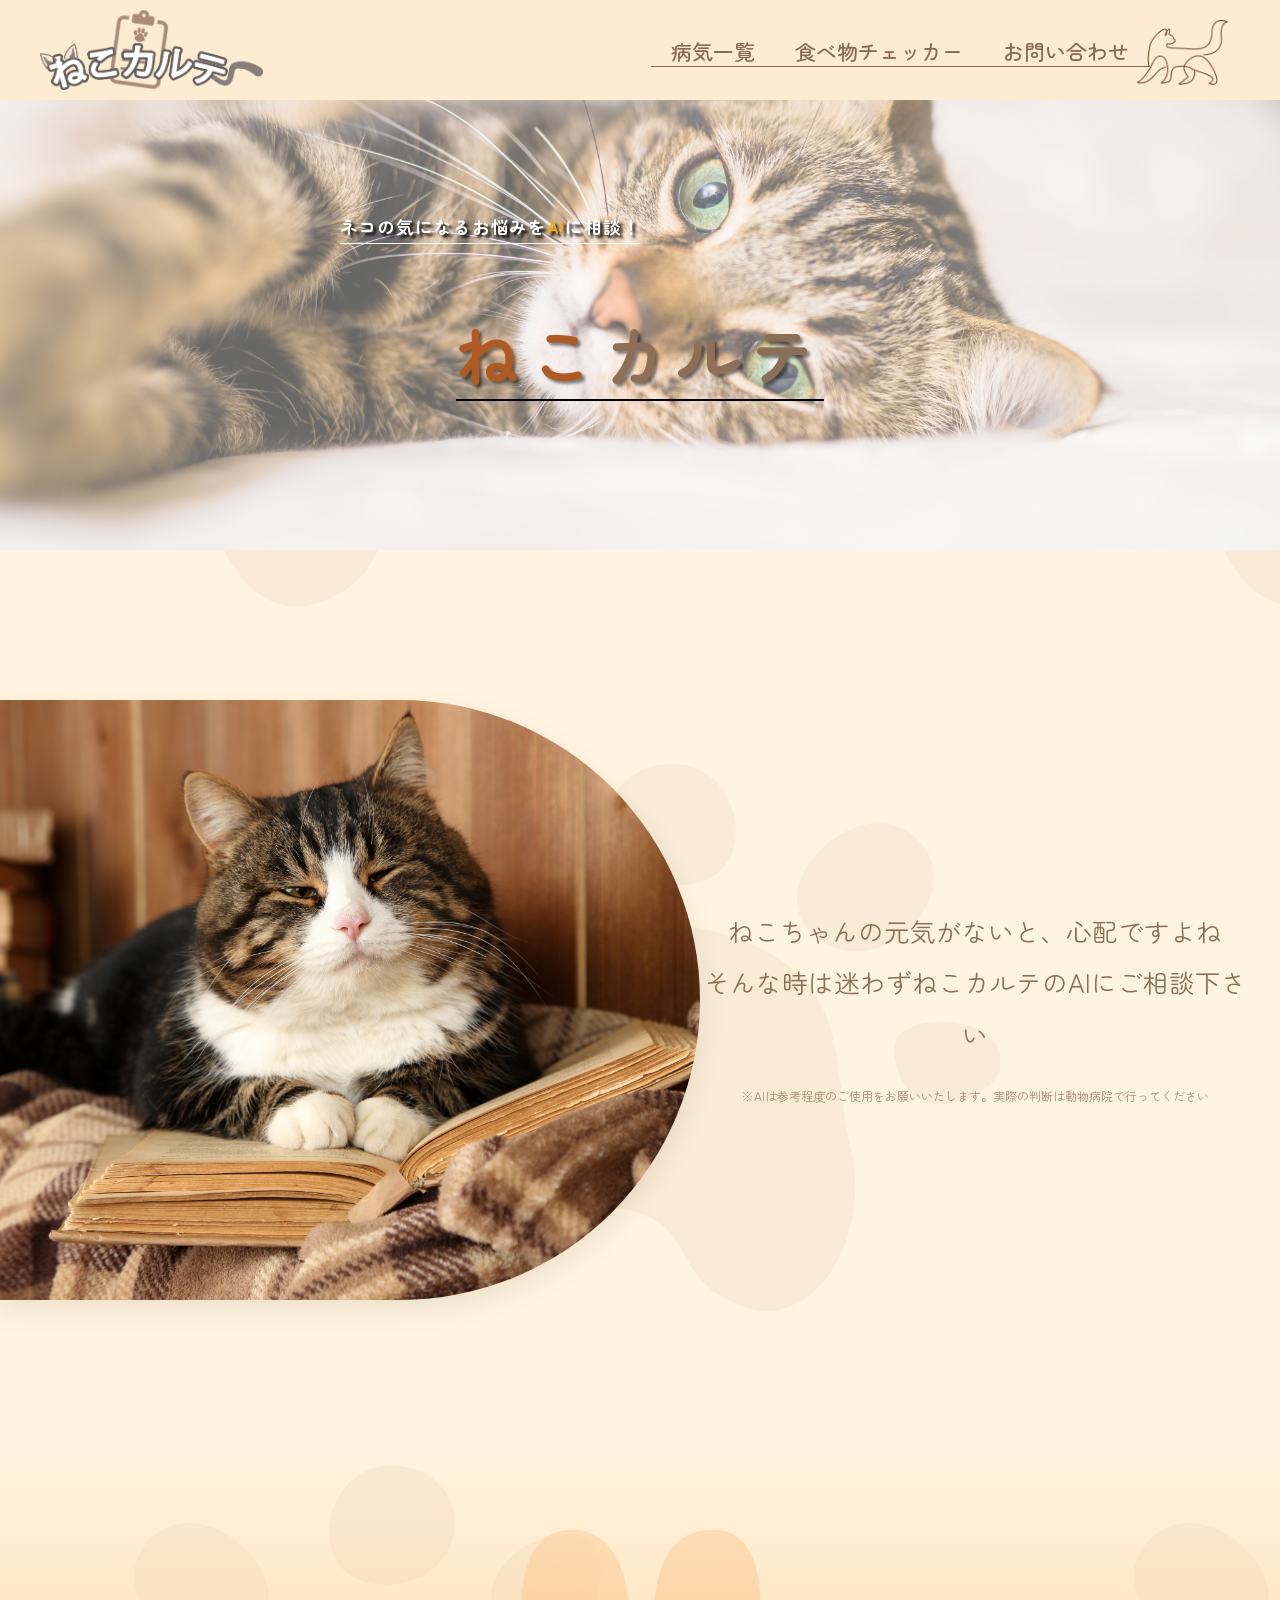
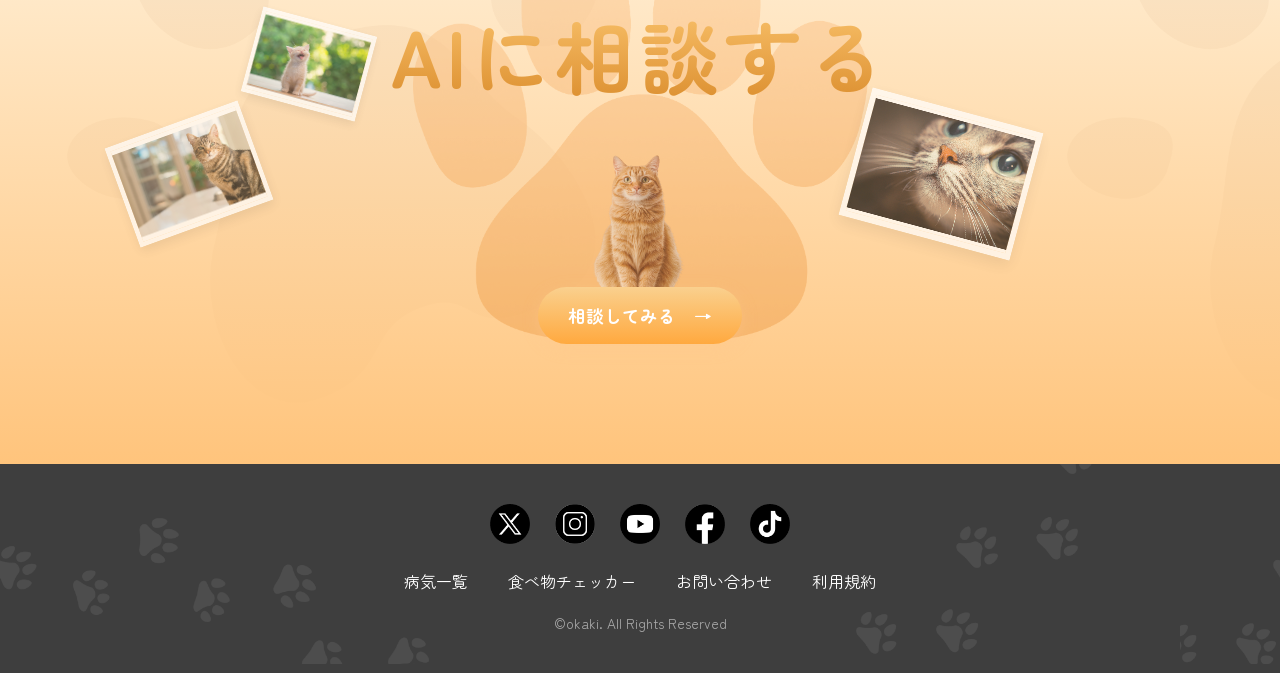
==== commit dfd165b4: "Merge branch 'main' of github.com:haya-ohara/cat-karte into update" ====
--- a/index.html
+++ b/index.html
@@ -25,6 +25,7 @@
             <nav>
                 <ul>
                     <li><a href="disease_list.html">病気一覧</a></li>
+                    <li><a href="food_checker.html">食べ物チェッカー</a></li>
                     <li><a href="contact.html">お問い合わせ</a></li>
                 </ul>
             </nav>
@@ -97,6 +98,7 @@
         <!-- リンクメニュー部分にクラスを付与 -->
         <div class="footer-links">
             <a href="disease_list.html">病気一覧</a>
+            <a href="food_checker.html">食べ物チェッカー</a>
             <a href="contact.html">お問い合わせ</a>
             <a href="riyoukiyaku.html">利用規約</a>
         </div>
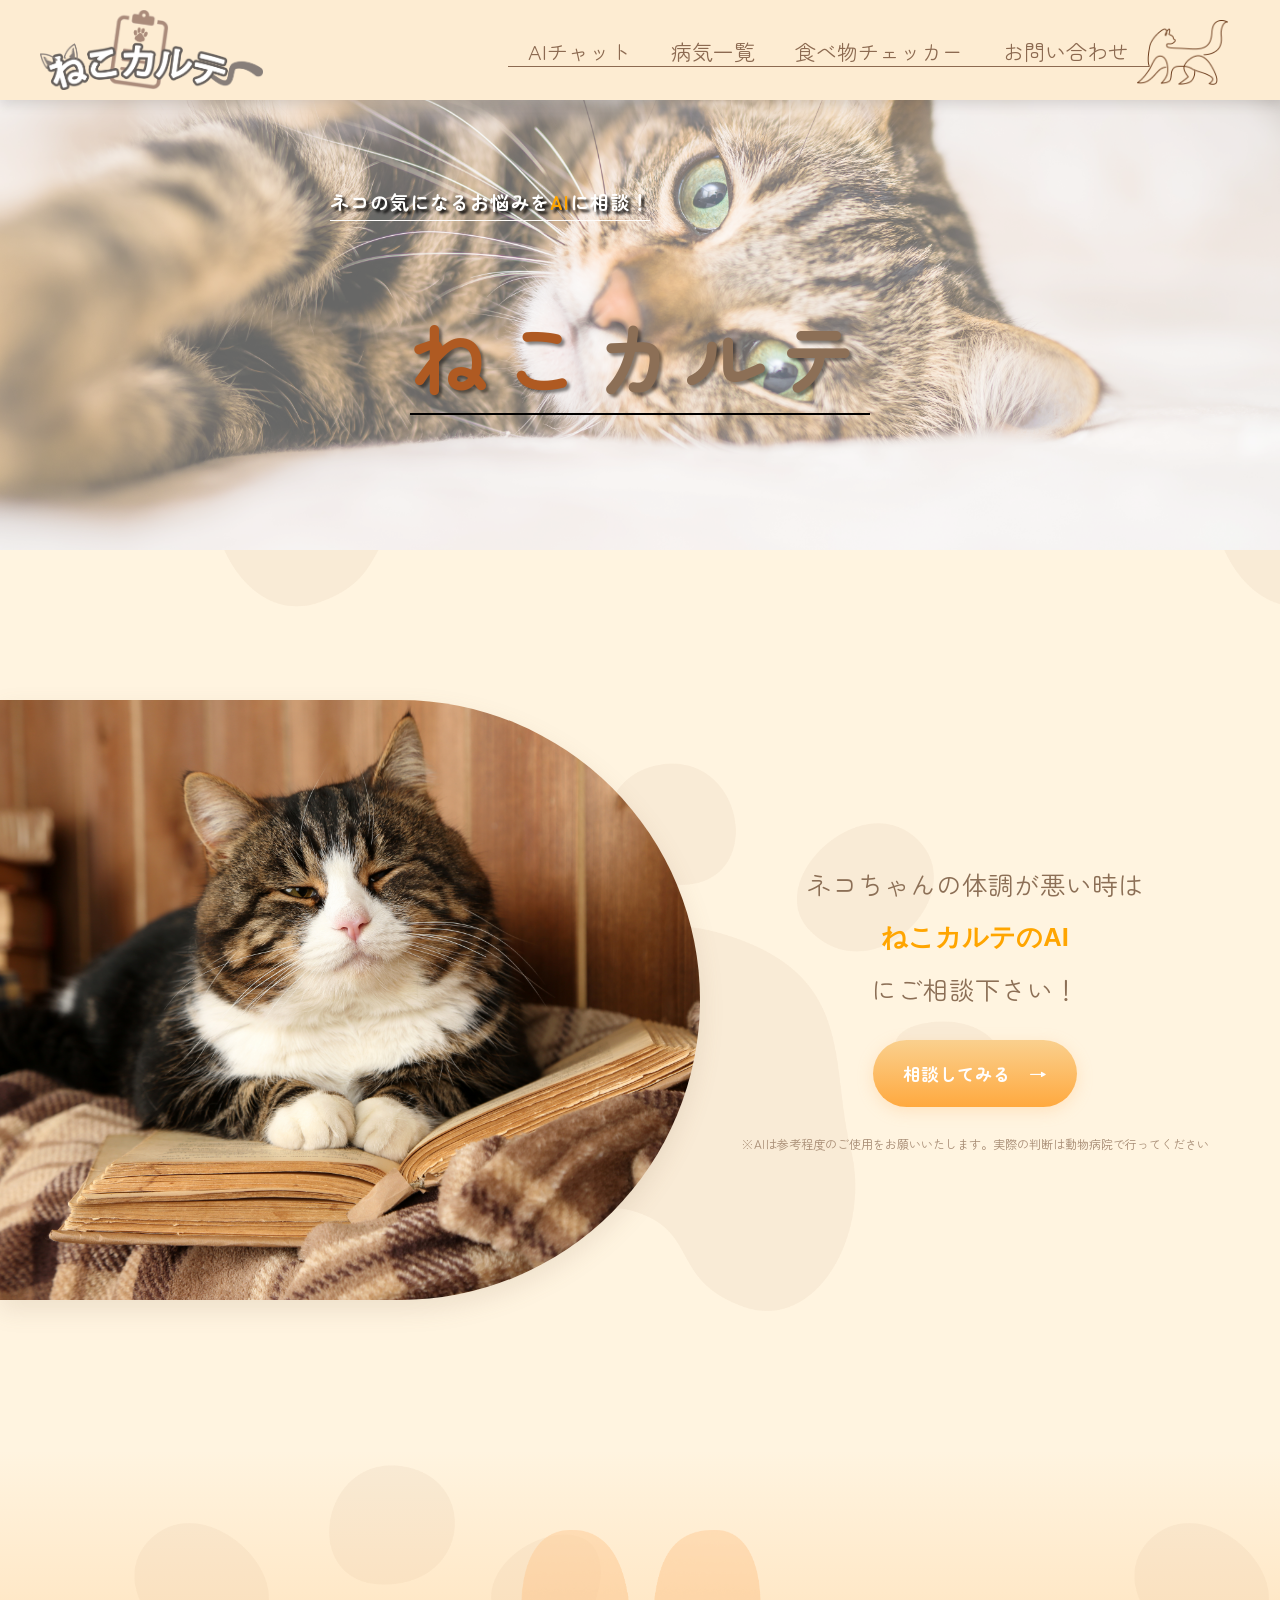
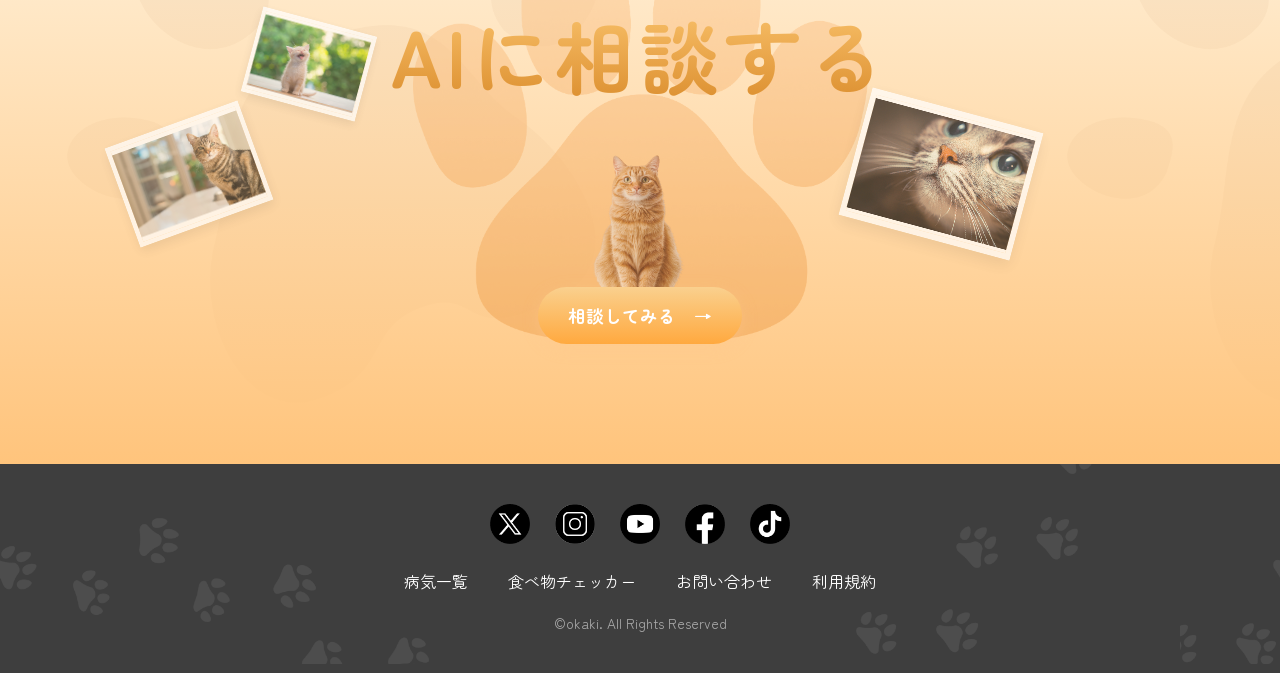
==== commit ca0f681c: "chatの入力欄修正、ヘッダーにチャットへのリンクを追加" ====
--- a/index.html
+++ b/index.html
@@ -24,6 +24,7 @@
         <div class="header-nav-container">
             <nav>
                 <ul>
+                    <li><a href="chat.html">AIチャット</a></li>
                     <li><a href="disease_list.html">病気一覧</a></li>
                     <li><a href="food_checker.html">食べ物チェッカー</a></li>
                     <li><a href="contact.html">お問い合わせ</a></li>
@@ -51,8 +52,13 @@
                     <img src="./img/index/section-image.jpeg" alt="本を読む猫">
                 </div>
                 <div class="message-text-box">
-                    <p>ねこちゃんの元気がないと、心配ですよね<br>
-                    そんな時は迷わずねこカルテのAIにご相談下さい</p>
+                    <p>ネコちゃんの体調が悪い時は<br>
+                        <span style="color: orange; font-weight: 800;">ねこカルテのAI</span><br>
+                        にご相談下さい！</p>
+                    
+                    <div class="consult-btn-wrapper">
+                        <a href="chat.html" class="consult-btn">相談してみる　→</a>
+                    </div>
                     <p class="ai-note-sub">※AIは参考程度のご使用をお願いいたします。実際の判断は動物病院で行ってください</p>
                 </div>
             </div>
--- a/css/style.css
+++ b/css/style.css
@@ -19,7 +19,6 @@
   background-size: 1000px;
 }
 
-/* ヘッダー全体 */
 header {
   position: fixed;
   top: 0;
@@ -33,6 +32,7 @@
   padding: 0 40px;
   background-color: #fdecd2;
   z-index: 100;
+  box-shadow: 0 4px 12px rgb(0 0 0 / 12%);
 }
 
 /* 左側ロゴ */
@@ -68,7 +68,7 @@
   text-decoration: none;
   color: #8c6a51;
   font-size: 1.3rem;
-  font-weight: 500;
+  font-weight: 400;
   white-space: nowrap;
 }
 
--- a/css/index.css
+++ b/css/index.css
@@ -30,7 +30,7 @@
 }
 
 .hero-subtitle {
-    font-size: 1.1rem;
+    font-size: 1.2rem;
     color: #fffffe;
     margin-bottom: 10px;
     letter-spacing: 0.05em;
@@ -44,7 +44,7 @@
 }
 
 .hero-title {
-    font-size: 4rem;
+    font-size: 5rem;
     color: #8C6F56;
     font-weight: 700;
     letter-spacing: 0.15em;
@@ -85,6 +85,10 @@
  
   width: 100%;
   text-align: center;
+}
+
+.message-text-box div{
+    margin: 25px 0;
 }
 
 .message-container {
@@ -145,11 +149,10 @@
     text-decoration: none;
     border-radius: 9999px;
     box-shadow: 0 4px 15px rgba(255, 201, 139, 0.4);
-    transition: filter 0.2s, transform 0.2s;
+    transition: transform 0.2s;
 }
 
 .consult-btn:hover {
-    filter: saturate(2);
     transform: scale(1.05);
 }
 
